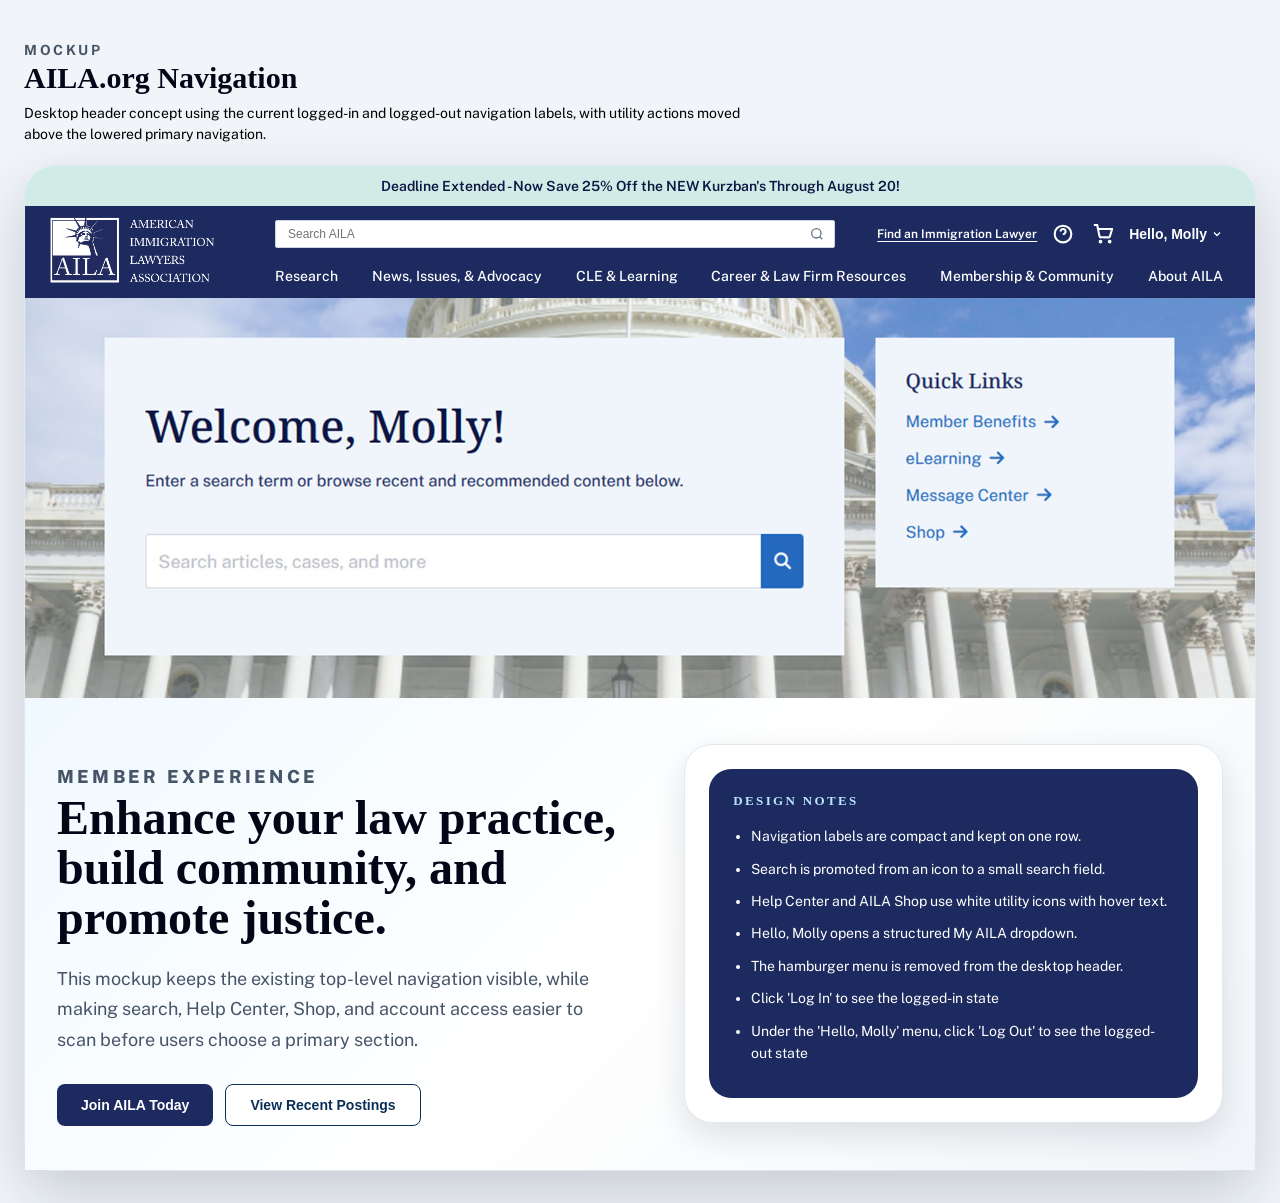
==== index.html @ 35dbe0c4 "Add files via upload" ====
<!DOCTYPE html>
<html lang="en">
<head>
  <meta charset="UTF-8" />
  <meta name="viewport" content="width=device-width, initial-scale=1.0" />
  <title>AILA Navigation Mockup</title>

  <style>
    @import url('https://fonts.googleapis.com/css2?family=Public+Sans:wght@400;500;600;700;800&display=swap');
    @import url('https://fonts.adobe.com/fonts/freight-text');

    * {
      box-sizing: border-box;
    }

    body {
      margin: 0;
      font-family: "Public Sans", Arial, sans-serif;
      background: #f1f5f9;
      color: #0f172a;
    }

    h1, h2, h3 {
      font-family: "Freight Text", serif;
    }

    /* =========================
       MOCKUP WRAPPER
    ========================= */

    .mockup-page {
      max-width: 1280px;
      margin: 0 auto;
      padding: 32px 24px;
    }

    .mockup-heading {
      margin-bottom: 20px;
    }

    .mockup-label {
      margin: 0 0 6px;
      font-size: 12px;
      font-weight: 700;
      letter-spacing: 0.18em;
      text-transform: uppercase;
      color: #0369a1;
    }

    .mockup-heading h1 {
      margin: 0;
      font-size: 30px;
      color: #020617;
    }

    .mockup-heading p {
      max-width: 720px;
      margin: 8px 0 0;
      font-size: 14px;
      color: #475569;
      line-height: 1.5;
    }

    .mockup-heading p:last-child {
      color: #000000;
    }

    .site-frame {
      background: white;
      border-radius: 28px;
      overflow: visible;
      box-shadow: 0 24px 60px rgba(15, 23, 42, 0.18);
      border: 1px solid #e2e8f0;
    }

    .promo-bar {
      background: #d1ece6;
      color: #0C1744;
      text-align: center;
      font-size: 14px;
      font-weight: 600;
      padding: 12px 32px;
      border-radius: 28px 28px 0 0;
    }

    /* =========================
       AILA HEADER
    ========================= */

    .aila-header {
      position: relative;
      z-index: 20;
      background: #1C2A5F;
      color: white;
      display: grid;
      grid-template-columns: 230px 1fr;
      grid-template-rows: auto 46px;
    }

    .aila-utility-bar {
      display: flex;
      align-items: center;
      justify-content: space-between;
      background: #1C2A5F;
      grid-column: 2;
      grid-row: 1;
      padding: 14px 32px 4px 20px;
    }

    .aila-logo {
      display: flex;
      align-items: flex-start;
      justify-content: center;
      grid-column: 1;
      grid-row: 1 / span 2;
      padding: 8px 16px 0;
    }

    .aila-logo img {
      height: 69.3px;
      width: auto;
      display: block;
      transform: translateX(-8px);
    }

    .aila-utility-right {
      display: flex;
      align-items: center;
      justify-content: flex-end;
      gap: 12px;
      width: 100%;
      position: relative;
    }

    /* =========================
       SEARCH
    ========================= */

    .aila-search {
      width: 560px;
      position: absolute;
      left: 0;
      transform: none;
    }

    .aila-search label {
      position: absolute;
      width: 1px;
      height: 1px;
      padding: 0;
      margin: -1px;
      overflow: hidden;
      clip: rect(0, 0, 0, 0);
      white-space: nowrap;
      border: 0;
    }

    .aila-search input {
      width: 100%;
      height: 28px;
      border: 1px solid #cbd5e1;
      border-radius: 2px;
      background: white;
      padding: 0 12px;
      font-size: 12px;
      color: #0f172a;
      outline: none;
      padding-right: 36px;
    }

    .aila-search-icon {
      position: absolute;
      top: 50%;
      right: 10px;
      width: 16px;
      height: 16px;
      transform: translateY(-50%);
      stroke: #64748b;
      stroke-width: 2;
      fill: none;
      pointer-events: none;
    }

    .aila-search input:focus {
      border-color: #7dd3fc;
      box-shadow: 0 0 0 2px rgba(125, 211, 252, 0.45);
    }

    .aila-lawyer-link {
      color: white;
      font-size: 12px;
      font-weight: 600;
      line-height: 28px;
      white-space: nowrap;
      text-decoration: underline;
      text-underline-offset: 3px;
    }

    .aila-lawyer-link:hover,
    .aila-lawyer-link:focus-visible {
      color: #bae6fc;
    }

    /* =========================
       UTILITY ICON BUTTONS
    ========================= */

    .aila-icon-btn {
      position: relative;
      width: 28px;
      height: 28px;
      border: none;
      background: transparent;
      color: white;
      cursor: pointer;
      display: flex;
      align-items: center;
      justify-content: center;
      padding: 0;
    }

    .aila-icon-btn svg {
      width: 20px;
      height: 20px;
      stroke: white;
      stroke-width: 2.5;
      fill: none;
    }

    .aila-icon-btn:hover svg {
      stroke: #bae6fd;
    }

    .aila-tooltip {
      position: absolute;
      top: 32px;
      left: 50%;
      transform: translateX(-50%);
      background: #111827;
      color: white;
      padding: 4px 8px;
      font-size: 11px;
      font-weight: 500;
      border-radius: 4px;
      white-space: nowrap;
      opacity: 0;
      visibility: hidden;
      transition: opacity 0.15s ease, visibility 0.15s ease;
      z-index: 100;
    }

    .aila-icon-btn:hover .aila-tooltip {
      opacity: 1;
      visibility: visible;
    }

    /* =========================
       ACCOUNT MENU
    ========================= */

    .aila-account {
      position: relative;
    }

    .aila-account-trigger {
      display: flex;
      align-items: center;
      gap: 4px;
      height: 28px;
      border: none;
      background: transparent;
      color: white;
      font-size: 14px;
      font-weight: 600;
      cursor: pointer;
      padding: 0;
    }

    .aila-account-trigger:hover {
      color: #bae6fd;
    }

    .aila-account-trigger svg {
      width: 12px;
      height: 12px;
      stroke: currentColor;
      stroke-width: 2.5;
      fill: none;
      transition: transform 0.15s ease;
    }

    .aila-account-trigger[aria-expanded="true"] svg {
      transform: rotate(180deg);
    }

    .aila-dropdown {
      display: none;
      position: absolute;
      right: 0;
      top: 34px;
      z-index: 1000;
      width: 288px;
      background: white;
      border: 1px solid #e2e8f0;
      border-radius: 6px;
      box-shadow:
        0 10px 15px rgba(0, 0, 0, 0.10),
        0 4px 6px rgba(0, 0, 0, 0.05);
      overflow: hidden;
    }

    .aila-dropdown.is-open {
      display: block;
    }

    .aila-dropdown-inner {
      padding: 8px 0;
    }

    .aila-dropdown-section {
      padding: 8px 16px;
      border-bottom: 1px solid #f1f5f9;
    }

    .aila-dropdown-section:last-child {
      border-bottom: none;
    }

    .aila-dropdown-heading {
      margin: 0 0 8px;
      font-size: 14px;
      font-weight: 700;
      text-transform: uppercase;
      letter-spacing: 0.05em;
      color: #0C1744;
    }

    .aila-dropdown a {
      display: block;
      padding: 4px 0 4px 4px;
      color: #334155;
      font-size: 14px;
      text-decoration: none;
    }

    .aila-dropdown a:hover {
      color: #0b2f57;
    }

    .aila-logout {
      color: #cc0000 !important;
      font-size: 16px !important;
      font-weight: 700;
      display: flex !important;
      align-items: center;
      gap: 8px;
    }

    .aila-logout svg {
      width: 16px;
      height: 16px;
      stroke: currentColor;
      stroke-width: 2;
      fill: none;
    }

    .aila-logout:hover {
      color: #991b1b !important;
    }

    /* =========================
       MAIN NAVIGATION
    ========================= */

    .aila-main-nav {
      background: #1C2A5F;
      grid-column: 2;
      grid-row: 2;
      padding: 5px 32px 5px 20px;
    }

    .aila-main-nav ul {
      list-style: none;
      padding: 0;
      margin: 0;
      height: 36px;
      display: flex;
      align-items: center;
      justify-content: space-between;
      gap: 32px;
      white-space: nowrap;
    }

    .aila-main-nav a {
      color: white;
      text-decoration: none;
      font-size: 14px;
      font-weight: 500;
    }

    .aila-main-nav a:hover {
      color: #bae6fd;
    }

    .aila-nav-item {
      position: relative;
    }

    .aila-research-menu {
      position: absolute;
      top: 36px;
      left: 0;
      width: 720px;
      padding: 24px;
      background: #ffffff;
      border: 1px solid #dbe3ef;
      border-radius: 8px;
      box-shadow: 0 16px 32px rgba(12, 23, 68, 0.18);
      transform: translateY(8px);
      opacity: 0;
      visibility: hidden;
      transition: opacity 0.15s ease, transform 0.15s ease, visibility 0.15s;
      z-index: 1000;
    }

    .aila-career-menu {
      left: auto;
      right: 0;
    }

    .aila-nav-item:hover .aila-research-menu,
    .aila-nav-item:focus-within .aila-research-menu {
      opacity: 1;
      visibility: visible;
      transform: translateY(0);
    }

    .aila-research-menu-grid {
      display: grid;
      grid-template-columns: 0.8fr 1.2fr 1fr;
      gap: 24px;
    }

    .aila-news-menu-grid {
      grid-template-columns: repeat(3, minmax(0, 1fr));
    }

    .aila-equal-menu-grid {
      grid-template-columns: repeat(3, minmax(0, 1fr));
    }

    .aila-membership-menu-grid {
      grid-template-columns: 1.2fr 1fr 0.8fr;
    }

    .aila-research-menu-column {
      min-width: 0;
    }

    .aila-research-menu-heading {
      margin: 0 0 10px;
      color: #1C2A5F;
      font-size: 14px;
      font-weight: 700;
      text-transform: uppercase;
      letter-spacing: 0.06em;
    }

    .aila-menu-subheading {
      margin-top: 18px;
    }

    .aila-research-menu-column a {
      display: block;
      margin: 0;
      padding: 6px 0;
      color: #334155;
      font-size: 14px;
      line-height: 1.35;
      white-space: normal;
    }

    .aila-research-menu-column a:hover,
    .aila-research-menu-column a:focus {
      color: #0072bc;
    }

    /* =========================
       LOGGED OUT STATE
    ========================= */

    .aila-header.logged-out .aila-account {
      display: none;
    }

    .aila-login-btn {
      display: none;
      height: 28px;
      padding: 0 20px;
      background: white;
      color: #1C2A5F;
      border: none;
      border-radius: 4px;
      font-size: 14px;
      font-weight: 600;
      cursor: pointer;
      transition: background-color 0.2s ease;
      align-items: center;
      justify-content: center;
      white-space: nowrap;
    }

    .aila-login-btn:hover {
      background-color: #f1f5f9;
    }

    .aila-header.logged-out .aila-login-btn {
      display: block;
    }

    .aila-main-nav-logged-in {
      display: block;
    }

    .aila-main-nav-logged-out {
      display: none;
    }

    /* =========================
       SAMPLE PAGE CONTENT
    ========================= */

    .hero {
      background: linear-gradient(135deg, #f0f9ff, #ffffff, #f1f5f9);
      padding: 44px 32px;
      display: grid;
      grid-template-columns: 1.05fr 0.95fr;
      gap: 32px;
      align-items: center;
    }

    .hero-eyebrow {
      font-size: 13px;
      font-weight: 800;
      text-transform: uppercase;
      letter-spacing: 0.18em;
      color: #0072bc;
      margin: 0 0 12px;
    }

    .hero h2 {
      margin: 0;
      max-width: 640px;
      font-size: 48px;
      line-height: 1.05;
      color: #020617;
    }

    .hero p {
      max-width: 560px;
      margin: 20px 0 0;
      font-size: 18px;
      line-height: 1.7;
      color: #475569;
    }

    .hero-actions {
      display: flex;
      flex-wrap: wrap;
      gap: 12px;
      margin-top: 28px;
    }

    .primary-btn,
    .secondary-btn {
      border-radius: 8px;
      padding: 12px 24px;
      font-size: 14px;
      font-weight: 700;
      cursor: pointer;
    }

    .primary-btn {
      border: none;
      background: #1C2A5F;
      color: white;
      transition: background-color 0.2s ease;
    }

    .primary-btn:hover {
      background-color: #0072bc;
    }

    .secondary-btn {
      border: 1px solid #0b2f57;
      background: white;
      color: #0b2f57;
    }

    .design-notes {
      background: white;
      border-radius: 28px;
      padding: 24px;
      box-shadow: 0 12px 32px rgba(15, 23, 42, 0.12);
      border: 1px solid #e2e8f0;
    }

    .design-notes-card {
      background: #1C2A5F;
      color: white;
      border-radius: 22px;
      padding: 24px;
    }

    .design-notes-card h3 {
      margin: 0 0 16px;
      font-size: 13px;
      font-weight: 700;
      text-transform: uppercase;
      letter-spacing: 0.18em;
      color: #bae6fd;
    }

    .design-notes-card ul {
      margin: 0;
      padding-left: 18px;
      font-size: 14px;
      line-height: 1.6;
    }

    .design-notes-card li {
      margin-bottom: 10px;
    }

    /* =========================       HERO IMAGE SECTION
    ========================= */

    .hero-image-section {
      width: 100%;
      overflow: hidden;
      position: relative;
    }

    .hero-image {
      display: block;
      width: 100%;
      height: auto;
      max-height: 400px;
      object-fit: cover;
    }

    /* =========================       RESPONSIVE
    ========================= */

    @media (max-width: 900px) {
      .aila-utility-bar {
        align-items: flex-start;
        flex-direction: column;
        gap: 12px;
      }

      .aila-utility-right {
        flex-wrap: wrap;
        justify-content: flex-start;
      }

      .aila-search {
        width: 230px;
        position: relative;
        left: auto;
        transform: none;
      }

      .aila-lawyer-link {
        line-height: 28px;
      }

      .aila-main-nav ul {
        overflow-x: auto;
      }

      .hero {
        grid-template-columns: 1fr;
      }

      .hero h2 {
        font-size: 36px;
      }
    }
  </style>
</head>

<body>

  <div class="mockup-page">

    <div class="mockup-heading">
      <p class="mockup-label">Mockup</p>
      <h1>AILA.org Navigation</h1>
      <p>
        Desktop header concept using the current logged-in and logged-out navigation labels, with utility actions moved above the lowered primary navigation.
      </p>
    </div>

    <div class="site-frame">

      <div class="promo-bar">
        Deadline Extended - Now Save 25% Off the NEW Kurzban's Through August 20!
      </div>

      <header class="aila-header">

        <!-- Logo spans the utility and primary navigation rows -->
        <div class="aila-logo">
          <img src="AILA_Navy50_Whitetext.png" alt="AILA" />
        </div>

        <!-- Utility Bar -->
        <div class="aila-utility-bar">

          <!-- Right Utility Area -->
          <div class="aila-utility-right">

            <!-- Search -->
            <div class="aila-search">
              <label for="site-search">Search AILA.org</label>
              <input id="site-search" type="search" placeholder="Search AILA" />
              <svg class="aila-search-icon" viewBox="0 0 24 24" aria-hidden="true">
                <circle cx="11" cy="11" r="7"></circle>
                <path d="m20 20-4-4"></path>
              </svg>
            </div>

            <a class="aila-lawyer-link" href="#">Find an Immigration Lawyer</a>

            <!-- Help Center -->
            <button class="aila-icon-btn" type="button" title="Help Center" aria-label="Help Center">
              <svg viewBox="0 0 24 24" aria-hidden="true">
                <circle cx="12" cy="12" r="10"></circle>
                <path d="M9.1 9a3 3 0 1 1 5.8 1c-.5 1.4-2.1 1.8-2.6 3"></path>
                <path d="M12 17h.01"></path>
              </svg>
              <span class="aila-tooltip">Help Center</span>
            </button>

            <!-- AILA Shop -->
            <button class="aila-icon-btn" type="button" title="AILA Shop" aria-label="AILA Shop">
              <svg viewBox="0 0 24 24" aria-hidden="true">
                <circle cx="9" cy="21" r="1"></circle>
                <circle cx="20" cy="21" r="1"></circle>
                <path d="M1 1h4l2.7 13.4a2 2 0 0 0 2 1.6h8.7a2 2 0 0 0 2-1.6L23 6H6"></path>
              </svg>
              <span class="aila-tooltip">AILA Shop</span>
            </button>

            <!-- Account Menu (Logged In) -->
            <div class="aila-account">
              <button
                class="aila-account-trigger"
                type="button"
                aria-expanded="false"
                aria-controls="aila-account-menu"
              >
                Hello, Molly
                <svg viewBox="0 0 24 24" aria-hidden="true">
                  <path d="M6 9l6 6 6-6"></path>
                </svg>
              </button>

              <div class="aila-dropdown" id="aila-account-menu">
                <div class="aila-dropdown-inner">

                  <div class="aila-dropdown-section">
                    <p class="aila-dropdown-heading">My AILA</p>
                    <a href="#">Profile</a>
                    <a href="#">Account Settings</a>
                    <a href="#">Addresses</a>
                    <a href="#">Change Password</a>
                  </div>

                  <div class="aila-dropdown-section">
                    <p class="aila-dropdown-heading">Email Subscriptions</p>
                    <a href="#">Recent Posting Alerts</a>
                    <a href="#">Informational Emails</a>
                    <a href="#">Listservs</a>
                  </div>

                  <div class="aila-dropdown-section">
                    <p class="aila-dropdown-heading">Shop</p>
                    <a href="#">Order History</a>
                    <a href="#">Digital Library</a>
                    <a href="#">My CLE</a>
                  </div>

                  <div class="aila-dropdown-section">
                    <a href="#" class="aila-logout">
                      <svg viewBox="0 0 24 24" aria-hidden="true">
                        <path d="M10 17l5-5-5-5"></path>
                        <path d="M15 12H3"></path>
                        <path d="M14 5h5v14h-5"></path>
                      </svg>
                      <span>LOG OUT</span>
                    </a>
                  </div>

                </div>
              </div>
            </div>

            <!-- Login Button (Logged Out) -->
            <button class="aila-login-btn" type="button">
              Log In
            </button>

          </div>
        </div>

        <!-- Main Navigation - Logged In -->
        <nav class="aila-main-nav aila-main-nav-logged-in" aria-label="Primary navigation">
          <ul>
            <li class="aila-nav-item">
              <a href="#" aria-haspopup="true">Research</a>
              <div class="aila-research-menu">
                <div class="aila-research-menu-grid">
                  <div class="aila-research-menu-column">
                    <p class="aila-research-menu-heading">Find &amp; Browse</p>
                    <a href="#">Advanced Search</a>
                    <a href="#">Research by Topic</a>
                    <a href="#">My Research</a>
                  </div>
                  <div class="aila-research-menu-column">
                    <p class="aila-research-menu-heading">Guidance &amp; Publications</p>
                    <a href="#">Books (Print &amp; Digital)</a>
                    <a href="#">AILA Law Journal</a>
                    <a href="#">Practice Pointers &amp; Alerts</a>
                    <a href="#">Litigation Resource Center</a>
                    <a href="#">Client Flyers</a>
                  </div>
                  <div class="aila-research-menu-column">
                    <p class="aila-research-menu-heading">Research Tools</p>
                    <a href="#">AILALink</a>
                    <a href="#">Fastcase</a>
                  </div>
                </div>
              </div>
            </li>
            <li class="aila-nav-item">
              <a href="#" aria-haspopup="true">News, Issues, &amp; Advocacy</a>
              <div class="aila-research-menu">
                <div class="aila-research-menu-grid aila-news-menu-grid">
                  <div class="aila-research-menu-column">
                    <p class="aila-research-menu-heading">Stay Current</p>
                    <a href="#">Immigration News</a>
                    <a href="#">Recent Postings</a>
                    <a href="#">Blog</a>
                    <a href="#">Press Releases</a>
                  </div>
                  <div class="aila-research-menu-column">
                    <p class="aila-research-menu-heading">Issues &amp; Trends</p>
                    <a href="#">Featured Issues</a>
                    <a href="#">Trend Trackers</a>
                    <a href="#">Policy Briefs</a>
                    <a href="#">Liaison Meetings</a>
                  </div>
                  <div class="aila-research-menu-column">
                    <p class="aila-research-menu-heading">Take Action</p>
                    <a href="#">Advocacy Center</a>
                    <a href="#">National Day of Action</a>
                    <a href="#">Report Trends &amp; Issues</a>
                  </div>
                </div>
              </div>
            </li>
            <li class="aila-nav-item">
              <a href="#" aria-haspopup="true">CLE &amp; Learning</a>
              <div class="aila-research-menu">
                <div class="aila-research-menu-grid aila-equal-menu-grid">
                  <div class="aila-research-menu-column">
                    <p class="aila-research-menu-heading">Events</p>
                    <a href="#">Conferences</a>
                    <a href="#">Seminars</a>
                    <a href="#">Roundtables</a>
                    <a href="#">Calendar</a>
                  </div>
                  <div class="aila-research-menu-column">
                    <p class="aila-research-menu-heading">OnDemand</p>
                    <a href="#">eLearning</a>
                    <a href="#">Online Courses</a>
                    <a href="#">Tutorial Videos</a>
                  </div>
                  <div class="aila-research-menu-column">
                    <p class="aila-research-menu-heading">CLE &amp; Tuition</p>
                    <a href="#">Continuing Legal Education (CLE) Center</a>
                    <a href="#">Tuition Assistance</a>
                  </div>
                </div>
              </div>
            </li>
            <li class="aila-nav-item">
              <a href="#" aria-haspopup="true">Career &amp; Law Firm Resources</a>
              <div class="aila-research-menu aila-career-menu">
                <div class="aila-research-menu-grid">
                  <div class="aila-research-menu-column">
                    <p class="aila-research-menu-heading">Career</p>
                    <a href="#">Career Center</a>
                    <a href="#">Jobs at AILA</a>
                  </div>
                  <div class="aila-research-menu-column">
                    <p class="aila-research-menu-heading">Law Firm Resources</p>
                    <a href="#">Practice Management</a>
                    <a href="#">Discounts &amp; Alliance Programs</a>
                    <a href="#">Paralegal Tools (AAPs Only)</a>
                  </div>
                  <div class="aila-research-menu-column">
                    <p class="aila-research-menu-heading">Professional Support</p>
                    <a href="#">Ethics</a>
                    <a href="#">Lawyer Well-Being</a>
                    <a href="#">Diversity, Equity &amp; Inclusion</a>
                  </div>
                </div>
              </div>
            </li>
            <li class="aila-nav-item">
              <a href="#" aria-haspopup="true">Membership &amp; Community</a>
              <div class="aila-research-menu aila-career-menu">
                <div class="aila-research-menu-grid aila-membership-menu-grid">
                  <div class="aila-research-menu-column">
                    <p class="aila-research-menu-heading">Membership</p>
                    <a href="#">Member Benefits</a>
                    <a href="#">Discounts &amp; Alliance Programs</a>
                    <a href="#">For New Members</a>
                    <p class="aila-research-menu-heading aila-menu-subheading">Get Involved</p>
                    <a href="#">Volunteer with AILA National</a>
                    <a href="#">Pro Bono Opportunities &amp; Resources</a>
                    <a href="#">Citizenship Day</a>
                  </div>
                  <div class="aila-research-menu-column">
                    <p class="aila-research-menu-heading">Directories</p>
                    <a href="#">Member Directory</a>
                    <a href="#">International Associates Directory</a>
                    <a href="#">Paralegals Directory</a>
                    <a href="#">Group Directory</a>
                  </div>
                  <div class="aila-research-menu-column">
                    <p class="aila-research-menu-heading">Connect</p>
                    <a href="#">Chapters</a>
                    <a href="#">National Committees</a>
                    <a href="#">Practice Area Sections</a>
                    <a href="#">Interest Groups</a>
                    <a href="#">Message Center</a>
                  </div>
                </div>
              </div>
            </li>
            <li class="aila-nav-item">
              <a href="#" aria-haspopup="true">About AILA</a>
              <div class="aila-research-menu aila-career-menu">
                <div class="aila-research-menu-grid">
                  <div class="aila-research-menu-column">
                    <p class="aila-research-menu-heading">AILA National</p>
                    <a href="#">About</a>
                    <a href="#">Contact</a>
                    <a href="#">Jobs at AILA</a>
                    <a href="#">Annual Awards</a>
                  </div>
                  <div class="aila-research-menu-column">
                    <p class="aila-research-menu-heading">Leadership &amp; Governance</p>
                    <a href="#">AILA Leadership</a>
                    <a href="#">Board &amp; Annual Meetings</a>
                    <a href="#">Bylaws</a>
                    <a href="#">National Elections</a>
                  </div>
                  <div class="aila-research-menu-column">
                    <p class="aila-research-menu-heading">AILA Policies</p>
                    <a href="#">Academic Adoption of Publications</a>
                  </div>
                </div>
              </div>
            </li>
          </ul>
        </nav>

        <!-- Main Navigation - Logged Out -->
        <nav class="aila-main-nav aila-main-nav-logged-out" aria-label="Primary navigation">
          <ul>
            <li><a href="#">Membership</a></li>
            <li class="aila-nav-item">
              <a href="#" aria-haspopup="true">CLE &amp; Learning</a>
              <div class="aila-research-menu">
                <div class="aila-research-menu-grid aila-equal-menu-grid">
                  <div class="aila-research-menu-column">
                    <p class="aila-research-menu-heading">Events</p>
                    <a href="#">Conferences</a>
                    <a href="#">Seminars</a>
                    <a href="#">Roundtables</a>
                    <a href="#">Calendar</a>
                  </div>
                  <div class="aila-research-menu-column">
                    <p class="aila-research-menu-heading">OnDemand</p>
                    <a href="#">eLearning</a>
                    <a href="#">Online Courses</a>
                    <a href="#">Tutorial Videos</a>
                  </div>
                  <div class="aila-research-menu-column">
                    <p class="aila-research-menu-heading">CLE &amp; Tuition</p>
                    <a href="#">Continuing Legal Education (CLE) Center</a>
                    <a href="#">Tuition Assistance</a>
                  </div>
                </div>
              </div>
            </li>
            <li class="aila-nav-item">
              <a href="#" aria-haspopup="true">Career &amp; Law Firm Resources</a>
              <div class="aila-research-menu aila-career-menu">
                <div class="aila-research-menu-grid">
                  <div class="aila-research-menu-column">
                    <p class="aila-research-menu-heading">Career</p>
                    <a href="#">Career Center</a>
                    <a href="#">Jobs at AILA</a>
                  </div>
                  <div class="aila-research-menu-column">
                    <p class="aila-research-menu-heading">Law Firm Resources</p>
                    <a href="#">Practice Management</a>
                    <a href="#">Discounts &amp; Alliance Programs</a>
                    <a href="#">Paralegal Tools (AAPs Only)</a>
                  </div>
                  <div class="aila-research-menu-column">
                    <p class="aila-research-menu-heading">Professional Support</p>
                    <a href="#">Ethics</a>
                    <a href="#">Lawyer Well-Being</a>
                    <a href="#">Diversity, Equity &amp; Inclusion</a>
                  </div>
                </div>
              </div>
            </li>
            <li class="aila-nav-item">
              <a href="#" aria-haspopup="true">Membership &amp; Community</a>
              <div class="aila-research-menu aila-career-menu">
                <div class="aila-research-menu-grid aila-membership-menu-grid">
                  <div class="aila-research-menu-column">
                    <p class="aila-research-menu-heading">Membership</p>
                    <a href="#">Member Benefits</a>
                    <a href="#">Discounts &amp; Alliance Programs</a>
                    <a href="#">For New Members</a>
                    <p class="aila-research-menu-heading aila-menu-subheading">Get Involved</p>
                    <a href="#">Volunteer with AILA National</a>
                    <a href="#">Pro Bono Opportunities &amp; Resources</a>
                    <a href="#">Citizenship Day</a>
                  </div>
                  <div class="aila-research-menu-column">
                    <p class="aila-research-menu-heading">Directories</p>
                    <a href="#">Member Directory</a>
                    <a href="#">International Associates Directory</a>
                    <a href="#">Paralegals Directory</a>
                    <a href="#">Group Directory</a>
                  </div>
                  <div class="aila-research-menu-column">
                    <p class="aila-research-menu-heading">Connect</p>
                    <a href="#">Chapters</a>
                    <a href="#">National Committees</a>
                    <a href="#">Practice Area Sections</a>
                    <a href="#">Interest Groups</a>
                    <a href="#">Message Center</a>
                  </div>
                </div>
              </div>
            </li>
            <li class="aila-nav-item">
              <a href="#" aria-haspopup="true">About AILA</a>
              <div class="aila-research-menu aila-career-menu">
                <div class="aila-research-menu-grid">
                  <div class="aila-research-menu-column">
                    <p class="aila-research-menu-heading">AILA National</p>
                    <a href="#">About</a>
                    <a href="#">Contact</a>
                    <a href="#">Jobs at AILA</a>
                    <a href="#">Annual Awards</a>
                  </div>
                  <div class="aila-research-menu-column">
                    <p class="aila-research-menu-heading">Leadership &amp; Governance</p>
                    <a href="#">AILA Leadership</a>
                    <a href="#">Board &amp; Annual Meetings</a>
                    <a href="#">Bylaws</a>
                    <a href="#">National Elections</a>
                  </div>
                  <div class="aila-research-menu-column">
                    <p class="aila-research-menu-heading">AILA Policies</p>
                    <a href="#">Academic Adoption of Publications</a>
                  </div>
                </div>
              </div>
            </li>
          </ul>
        </nav>

      </header>

      <!-- Hero Image -->
      <div class="hero-image-section">
        <img src="home-hero.jpg" alt="AILA home" class="hero-image" />
      </div>

      <!-- Sample page content below header -->
      <main class="hero">

        <section>
          <p class="hero-eyebrow">Member experience</p>
          <h2>Enhance your law practice, build community, and promote justice.</h2>
          <p>
            This mockup keeps the existing top-level navigation visible, while making search, Help Center, Shop, and account access easier to scan before users choose a primary section.
          </p>

          <div class="hero-actions">
            <button class="primary-btn">Join AILA Today</button>
            <button class="secondary-btn">View Recent Postings</button>
          </div>
        </section>

        <aside class="design-notes">
          <div class="design-notes-card">
            <h3>Design notes</h3>
            <ul>
              <li>Navigation labels are compact and kept on one row.</li>
              <li>Search is promoted from an icon to a small search field.</li>
              <li>Help Center and AILA Shop use white utility icons with hover text.</li>
              <li>Hello, Molly opens a structured My AILA dropdown.</li>
              <li>The hamburger menu is removed from the desktop header.</li>
              <li>Click 'Log In' to see the logged-in state</li>
              <li>Under the 'Hello, Molly' menu, click 'Log Out' to see the logged-out state</li>
            </ul>
          </div>
        </aside>

      </main>

    </div>
  </div>

  <script>
    document.addEventListener("DOMContentLoaded", function () {
      const accountButton = document.querySelector(".aila-account-trigger");
      const dropdown = document.querySelector(".aila-dropdown");
      const header = document.querySelector(".aila-header");
      const logoutLink = document.querySelector(".aila-logout");
      const loginBtn = document.querySelector(".aila-login-btn");
      const heroImage = document.querySelector(".hero-image");

      // Account menu toggle
      accountButton.addEventListener("click", function (event) {
        event.stopPropagation();

        const isOpen = dropdown.classList.toggle("is-open");
        accountButton.setAttribute("aria-expanded", String(isOpen));
      });

      // Close dropdown when clicking outside
      document.addEventListener("click", function (event) {
        const account = document.querySelector(".aila-account");

        if (!account.contains(event.target)) {
          dropdown.classList.remove("is-open");
          accountButton.setAttribute("aria-expanded", "false");
        }
      });

      // Close dropdown on Escape key
      document.addEventListener("keydown", function (event) {
        if (event.key === "Escape") {
          dropdown.classList.remove("is-open");
          accountButton.setAttribute("aria-expanded", "false");
        }
      });

      // Handle logout
      logoutLink.addEventListener("click", function (event) {
        event.preventDefault();
        header.classList.add("logged-out");
        heroImage.src = "home-logged-out.jpg";
        dropdown.classList.remove("is-open");
        accountButton.setAttribute("aria-expanded", "false");
        document.querySelector(".promo-bar").style.backgroundColor = "#FCE1D6";
        document.querySelector(".promo-bar").textContent = "This is the banner color for alerts.";
      });

      // Handle login
      loginBtn.addEventListener("click", function (event) {
        event.preventDefault();
        header.classList.remove("logged-out");
        heroImage.src = "home-hero.jpg";
        document.querySelector(".promo-bar").style.backgroundColor = "#d1ece6";
        document.querySelector(".promo-bar").textContent = "Deadline Extended - Now Save 25% Off the NEW Kurzban's Through August 20!";
      });
    });
  </script>

</body>
</html>
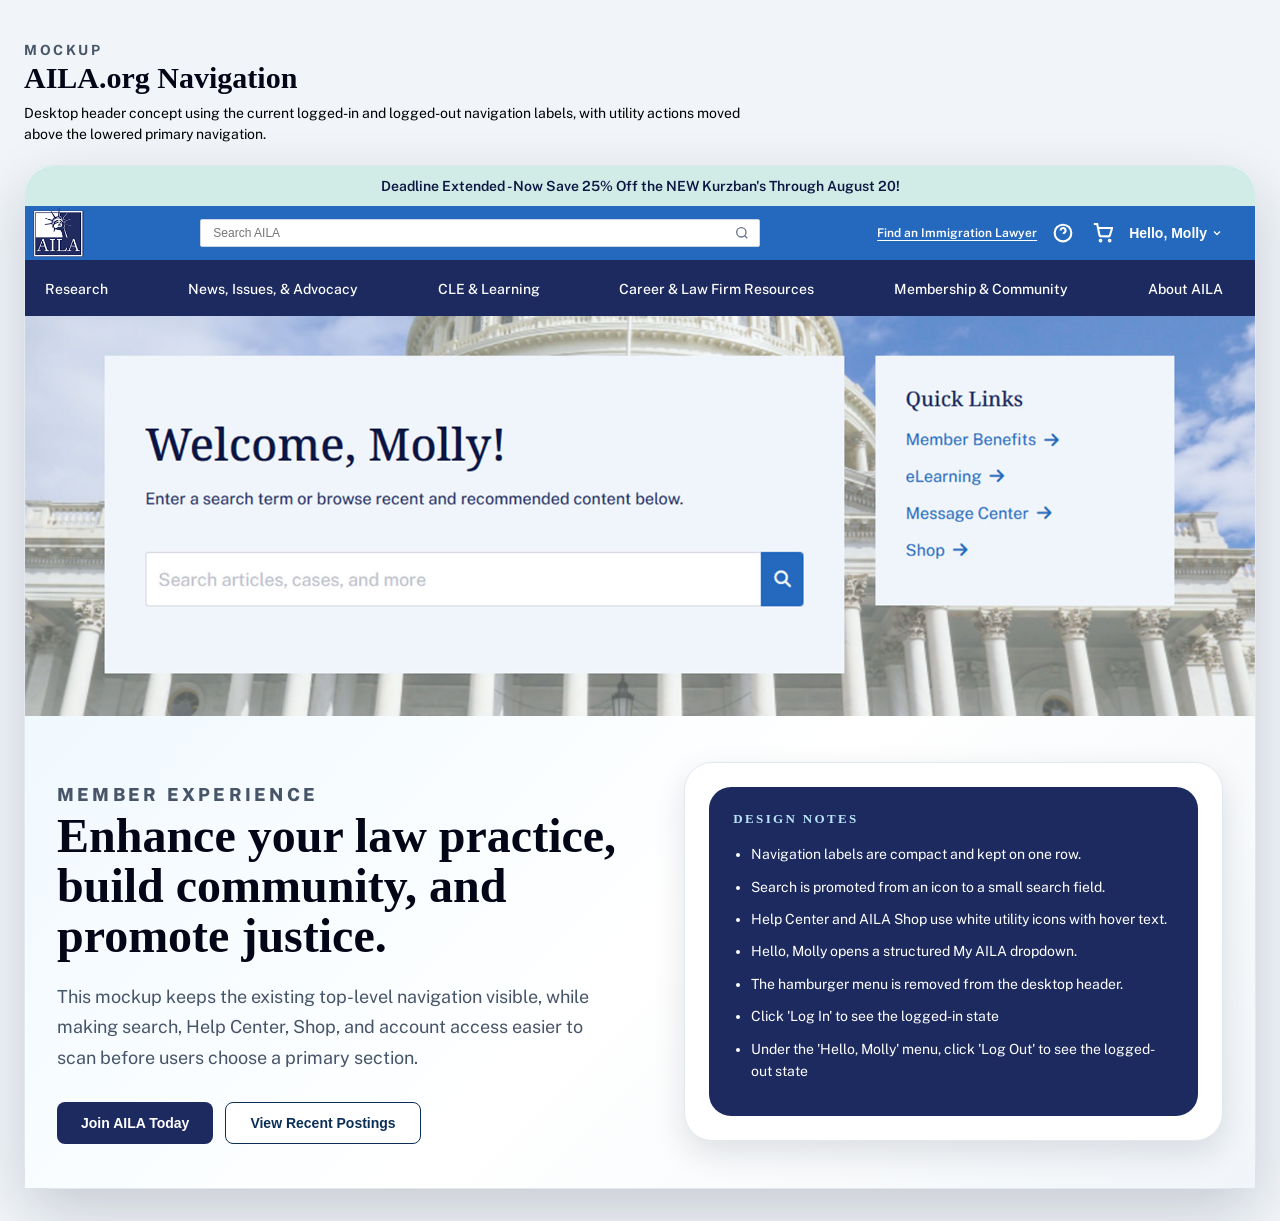
==== commit 5f47f9ab: "Add files via upload" ====
--- a/index.html
+++ b/index.html
@@ -90,37 +90,36 @@
     .aila-header {
       position: relative;
       z-index: 20;
-      background: #1C2A5F;
+      background: #2469BE;
       color: white;
       display: grid;
-      grid-template-columns: 230px 1fr;
-      grid-template-rows: auto 46px;
+      grid-template-columns: max-content minmax(0, 1fr);
+      grid-template-rows: auto 56px;
     }
 
     .aila-utility-bar {
       display: flex;
       align-items: center;
       justify-content: space-between;
-      background: #1C2A5F;
+      background: #2469BE;
       grid-column: 2;
       grid-row: 1;
-      padding: 14px 32px 4px 20px;
+      padding: 2px 32px 2px 4px;
     }
 
     .aila-logo {
       display: flex;
-      align-items: flex-start;
-      justify-content: center;
+      align-items: center;
+      justify-content: flex-start;
       grid-column: 1;
-      grid-row: 1 / span 2;
-      padding: 8px 16px 0;
+      grid-row: 1;
+      padding: 2px 8px;
     }
 
     .aila-logo img {
-      height: 69.3px;
+      height: 50px;
       width: auto;
       display: block;
-      transform: translateX(-8px);
     }
 
     .aila-utility-right {
@@ -129,6 +128,7 @@
       justify-content: flex-end;
       gap: 12px;
       width: 100%;
+      min-width: 0;
       position: relative;
     }
 
@@ -138,9 +138,11 @@
 
     .aila-search {
       width: 560px;
-      position: absolute;
-      left: 0;
-      transform: none;
+      max-width: 100%;
+      min-width: 0;
+      flex: 0 1 560px;
+      margin-inline: auto;
+      position: relative;
     }
 
     .aila-search label {
@@ -209,6 +211,7 @@
       position: relative;
       width: 28px;
       height: 28px;
+      flex: 0 0 28px;
       border: none;
       background: transparent;
       color: white;
@@ -374,7 +377,7 @@
 
     .aila-main-nav {
       background: #1C2A5F;
-      grid-column: 2;
+      grid-column: 1 / -1;
       grid-row: 2;
       padding: 5px 32px 5px 20px;
     }
@@ -383,7 +386,7 @@
       list-style: none;
       padding: 0;
       margin: 0;
-      height: 36px;
+      height: 46px;
       display: flex;
       align-items: center;
       justify-content: space-between;
@@ -657,6 +660,7 @@
         align-items: flex-start;
         flex-direction: column;
         gap: 12px;
+        padding-left: 20px;
       }
 
       .aila-utility-right {
@@ -666,9 +670,8 @@
 
       .aila-search {
         width: 230px;
-        position: relative;
-        left: auto;
-        transform: none;
+        flex-basis: 230px;
+        margin-left: 0;
       }
 
       .aila-lawyer-link {
@@ -712,7 +715,7 @@
 
         <!-- Logo spans the utility and primary navigation rows -->
         <div class="aila-logo">
-          <img src="AILA_Navy50_Whitetext.png" alt="AILA" />
+          <img src="AILA-100.png" alt="AILA" />
         </div>
 
         <!-- Utility Bar -->
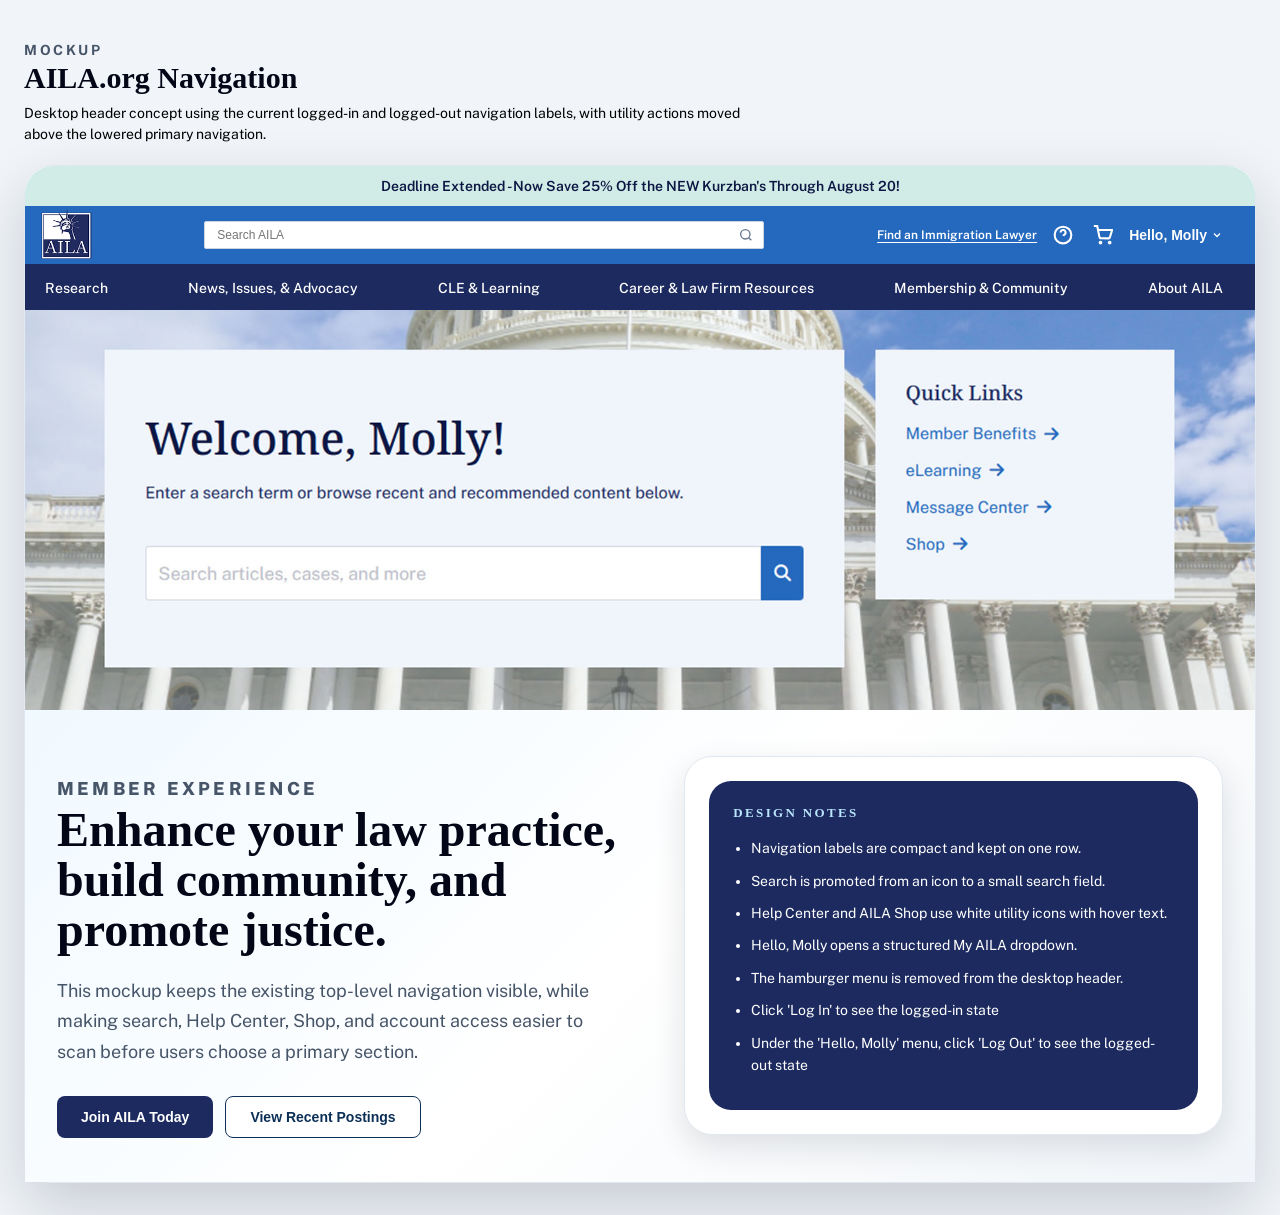
==== commit 2262df0b: "Add files via upload" ====
--- a/index.html
+++ b/index.html
@@ -94,7 +94,7 @@
       color: white;
       display: grid;
       grid-template-columns: max-content minmax(0, 1fr);
-      grid-template-rows: auto 56px;
+      grid-template-rows: auto 46px;
     }
 
     .aila-utility-bar {
@@ -113,7 +113,7 @@
       justify-content: flex-start;
       grid-column: 1;
       grid-row: 1;
-      padding: 2px 8px;
+      padding: 4px 8px 4px 16px;
     }
 
     .aila-logo img {
@@ -386,7 +386,7 @@
       list-style: none;
       padding: 0;
       margin: 0;
-      height: 46px;
+      height: 36px;
       display: flex;
       align-items: center;
       justify-content: space-between;
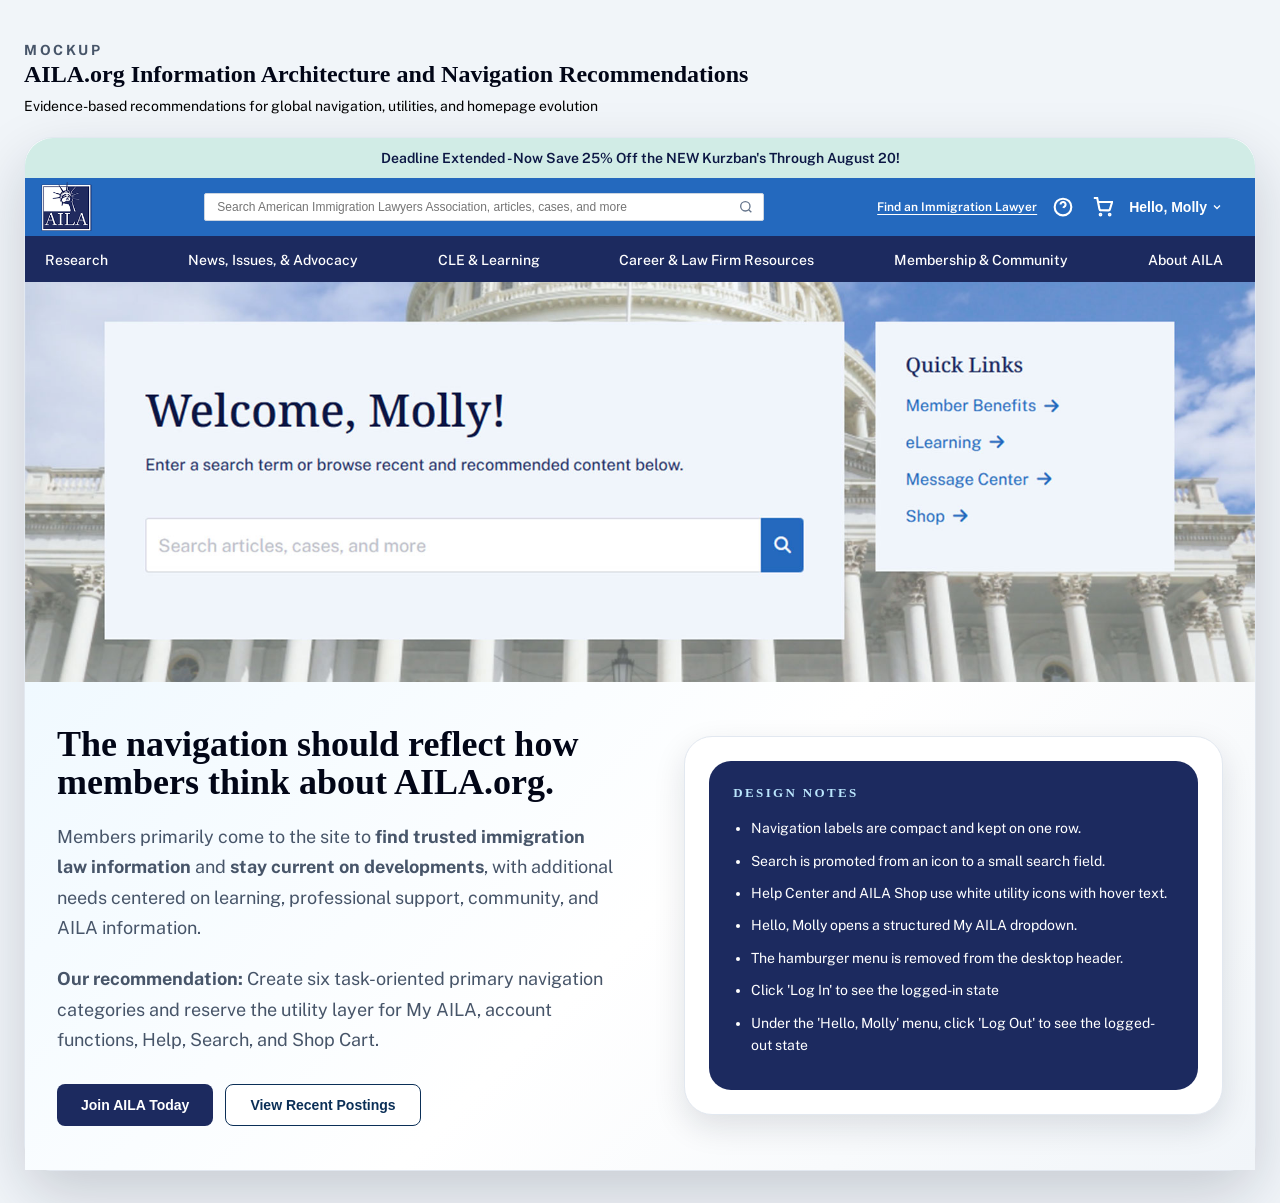
==== commit 33764630: "Add files via upload" ====
--- a/index.html
+++ b/index.html
@@ -49,7 +49,7 @@
 
     .mockup-heading h1 {
       margin: 0;
-      font-size: 30px;
+      font-size: 24px;
       color: #020617;
     }
 
@@ -554,7 +554,7 @@
     .hero h2 {
       margin: 0;
       max-width: 640px;
-      font-size: 48px;
+      font-size: 36px;
       line-height: 1.05;
       color: #020617;
     }
@@ -699,9 +699,9 @@
 
     <div class="mockup-heading">
       <p class="mockup-label">Mockup</p>
-      <h1>AILA.org Navigation</h1>
+      <h1>AILA.org Information Architecture and Navigation Recommendations</h1>
       <p>
-        Desktop header concept using the current logged-in and logged-out navigation labels, with utility actions moved above the lowered primary navigation.
+        Evidence-based recommendations for global navigation, utilities, and homepage evolution
       </p>
     </div>
 
@@ -727,7 +727,7 @@
             <!-- Search -->
             <div class="aila-search">
               <label for="site-search">Search AILA.org</label>
-              <input id="site-search" type="search" placeholder="Search AILA" />
+              <input id="site-search" type="search" placeholder="Search American Immigration Lawyers Association, articles, cases, and more" />
               <svg class="aila-search-icon" viewBox="0 0 24 24" aria-hidden="true">
                 <circle cx="11" cy="11" r="7"></circle>
                 <path d="m20 20-4-4"></path>
@@ -1107,10 +1107,12 @@
       <main class="hero">
 
         <section>
-          <p class="hero-eyebrow">Member experience</p>
-          <h2>Enhance your law practice, build community, and promote justice.</h2>
+          <h2>The navigation should reflect how members think about AILA.org.</h2>
           <p>
-            This mockup keeps the existing top-level navigation visible, while making search, Help Center, Shop, and account access easier to scan before users choose a primary section.
+            Members primarily come to the site to <strong>find trusted immigration law information</strong> and <strong>stay current on developments</strong>, with additional needs centered on learning, professional support, community, and AILA information.
+          </p>
+          <p>
+            <strong>Our recommendation:</strong> Create six task-oriented primary navigation categories and reserve the utility layer for My AILA, account functions, Help, Search, and Shop Cart.
           </p>
 
           <div class="hero-actions">
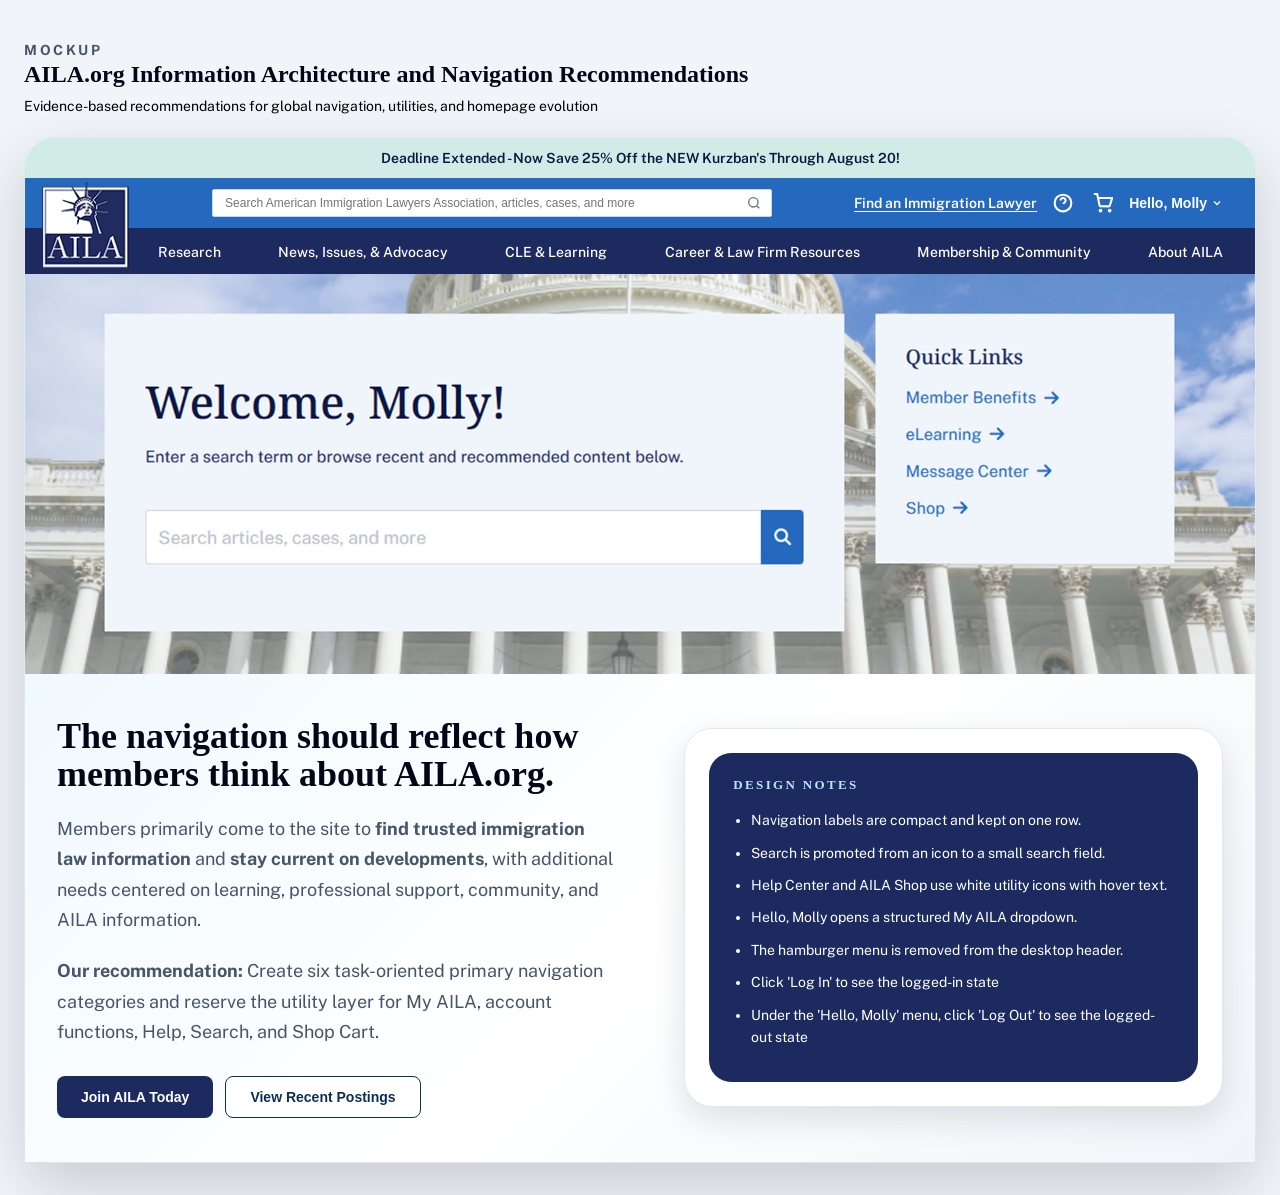
==== commit 8c5ff252: "Add files via upload" ====
--- a/index.html
+++ b/index.html
@@ -112,12 +112,15 @@
       align-items: center;
       justify-content: flex-start;
       grid-column: 1;
-      grid-row: 1;
+      grid-row: 1 / -1;
+      position: relative;
+      z-index: 1;
       padding: 4px 8px 4px 16px;
     }
 
     .aila-logo img {
-      height: 50px;
+      height: 88px;
+      max-height: 100%;
       width: auto;
       display: block;
     }
@@ -190,7 +193,7 @@
 
     .aila-lawyer-link {
       color: white;
-      font-size: 12px;
+      font-size: 14px;
       font-weight: 600;
       line-height: 28px;
       white-space: nowrap;
@@ -391,6 +394,7 @@
       align-items: center;
       justify-content: space-between;
       gap: 32px;
+      padding-left: 113px;
       white-space: nowrap;
     }
 
@@ -431,6 +435,14 @@
       right: 0;
     }
 
+    .aila-about-menu {
+      width: 480px;
+    }
+
+    .aila-about-menu .aila-research-menu-grid {
+      grid-template-columns: minmax(0, 0.8fr) minmax(0, 1.2fr);
+    }
+
     .aila-nav-item:hover .aila-research-menu,
     .aila-nav-item:focus-within .aila-research-menu {
       opacity: 1;
@@ -892,8 +904,10 @@
                     <a href="#">Tutorial Videos</a>
                   </div>
                   <div class="aila-research-menu-column">
-                    <p class="aila-research-menu-heading">CLE &amp; Tuition</p>
-                    <a href="#">Continuing Legal Education (CLE) Center</a>
+                    <p class="aila-research-menu-heading">Continuing Legal<br />Education (CLE)</p>
+                    <a href="#">CLE Resources</a>
+                    <a href="#">Find CLE Products</a>
+                    <a href="#">My CLE</a>
                     <a href="#">Tuition Assistance</a>
                   </div>
                 </div>
@@ -957,7 +971,7 @@
             </li>
             <li class="aila-nav-item">
               <a href="#" aria-haspopup="true">About AILA</a>
-              <div class="aila-research-menu aila-career-menu">
+              <div class="aila-research-menu aila-career-menu aila-about-menu">
                 <div class="aila-research-menu-grid">
                   <div class="aila-research-menu-column">
                     <p class="aila-research-menu-heading">AILA National</p>
@@ -972,10 +986,6 @@
                     <a href="#">Board &amp; Annual Meetings</a>
                     <a href="#">Bylaws</a>
                     <a href="#">National Elections</a>
-                  </div>
-                  <div class="aila-research-menu-column">
-                    <p class="aila-research-menu-heading">AILA Policies</p>
-                    <a href="#">Academic Adoption of Publications</a>
                   </div>
                 </div>
               </div>
@@ -1005,8 +1015,10 @@
                     <a href="#">Tutorial Videos</a>
                   </div>
                   <div class="aila-research-menu-column">
-                    <p class="aila-research-menu-heading">CLE &amp; Tuition</p>
-                    <a href="#">Continuing Legal Education (CLE) Center</a>
+                    <p class="aila-research-menu-heading">Continuing Legal<br />Education (CLE)</p>
+                    <a href="#">CLE Resources</a>
+                    <a href="#">Find CLE Products</a>
+                    <a href="#">My CLE</a>
                     <a href="#">Tuition Assistance</a>
                   </div>
                 </div>
@@ -1070,7 +1082,7 @@
             </li>
             <li class="aila-nav-item">
               <a href="#" aria-haspopup="true">About AILA</a>
-              <div class="aila-research-menu aila-career-menu">
+              <div class="aila-research-menu aila-career-menu aila-about-menu">
                 <div class="aila-research-menu-grid">
                   <div class="aila-research-menu-column">
                     <p class="aila-research-menu-heading">AILA National</p>
@@ -1085,10 +1097,6 @@
                     <a href="#">Board &amp; Annual Meetings</a>
                     <a href="#">Bylaws</a>
                     <a href="#">National Elections</a>
-                  </div>
-                  <div class="aila-research-menu-column">
-                    <p class="aila-research-menu-heading">AILA Policies</p>
-                    <a href="#">Academic Adoption of Publications</a>
                   </div>
                 </div>
               </div>
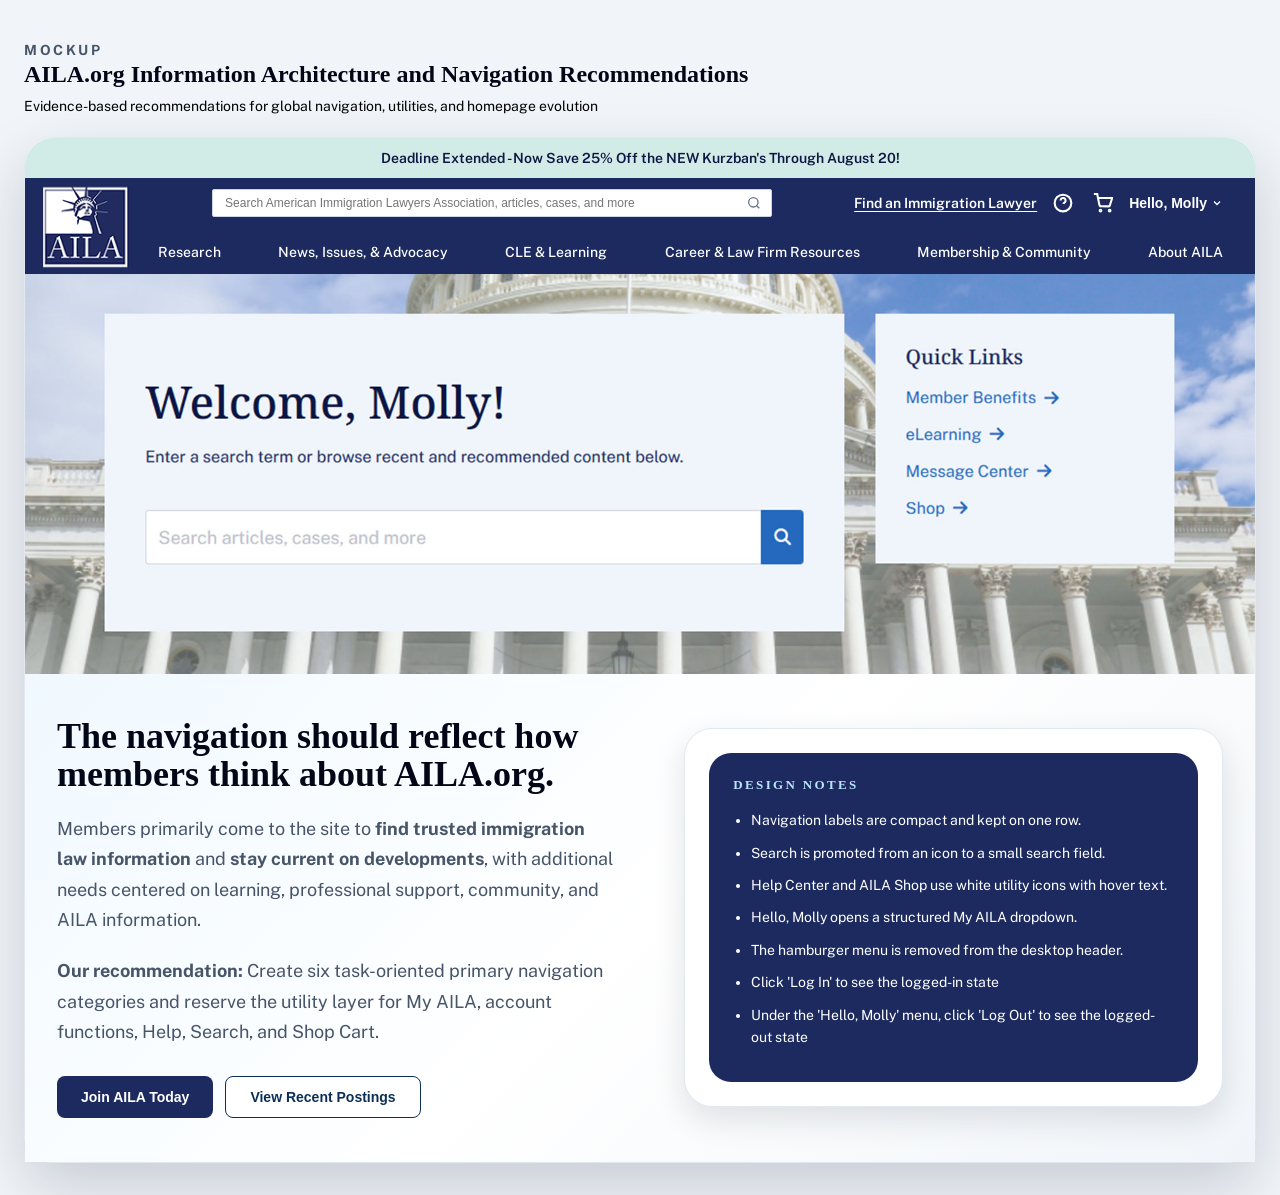
==== commit a7e8b9de: "Add files via upload" ====
--- a/index.html
+++ b/index.html
@@ -90,7 +90,7 @@
     .aila-header {
       position: relative;
       z-index: 20;
-      background: #2469BE;
+      background: #1C2A5F;
       color: white;
       display: grid;
       grid-template-columns: max-content minmax(0, 1fr);
@@ -101,10 +101,15 @@
       display: flex;
       align-items: center;
       justify-content: space-between;
-      background: #2469BE;
+      background: #1C2A5F;
       grid-column: 2;
       grid-row: 1;
       padding: 2px 32px 2px 4px;
+    }
+
+    .aila-header.logged-out,
+    .aila-header.logged-out .aila-utility-bar {
+      background: #2469BE;
     }
 
     .aila-logo {
